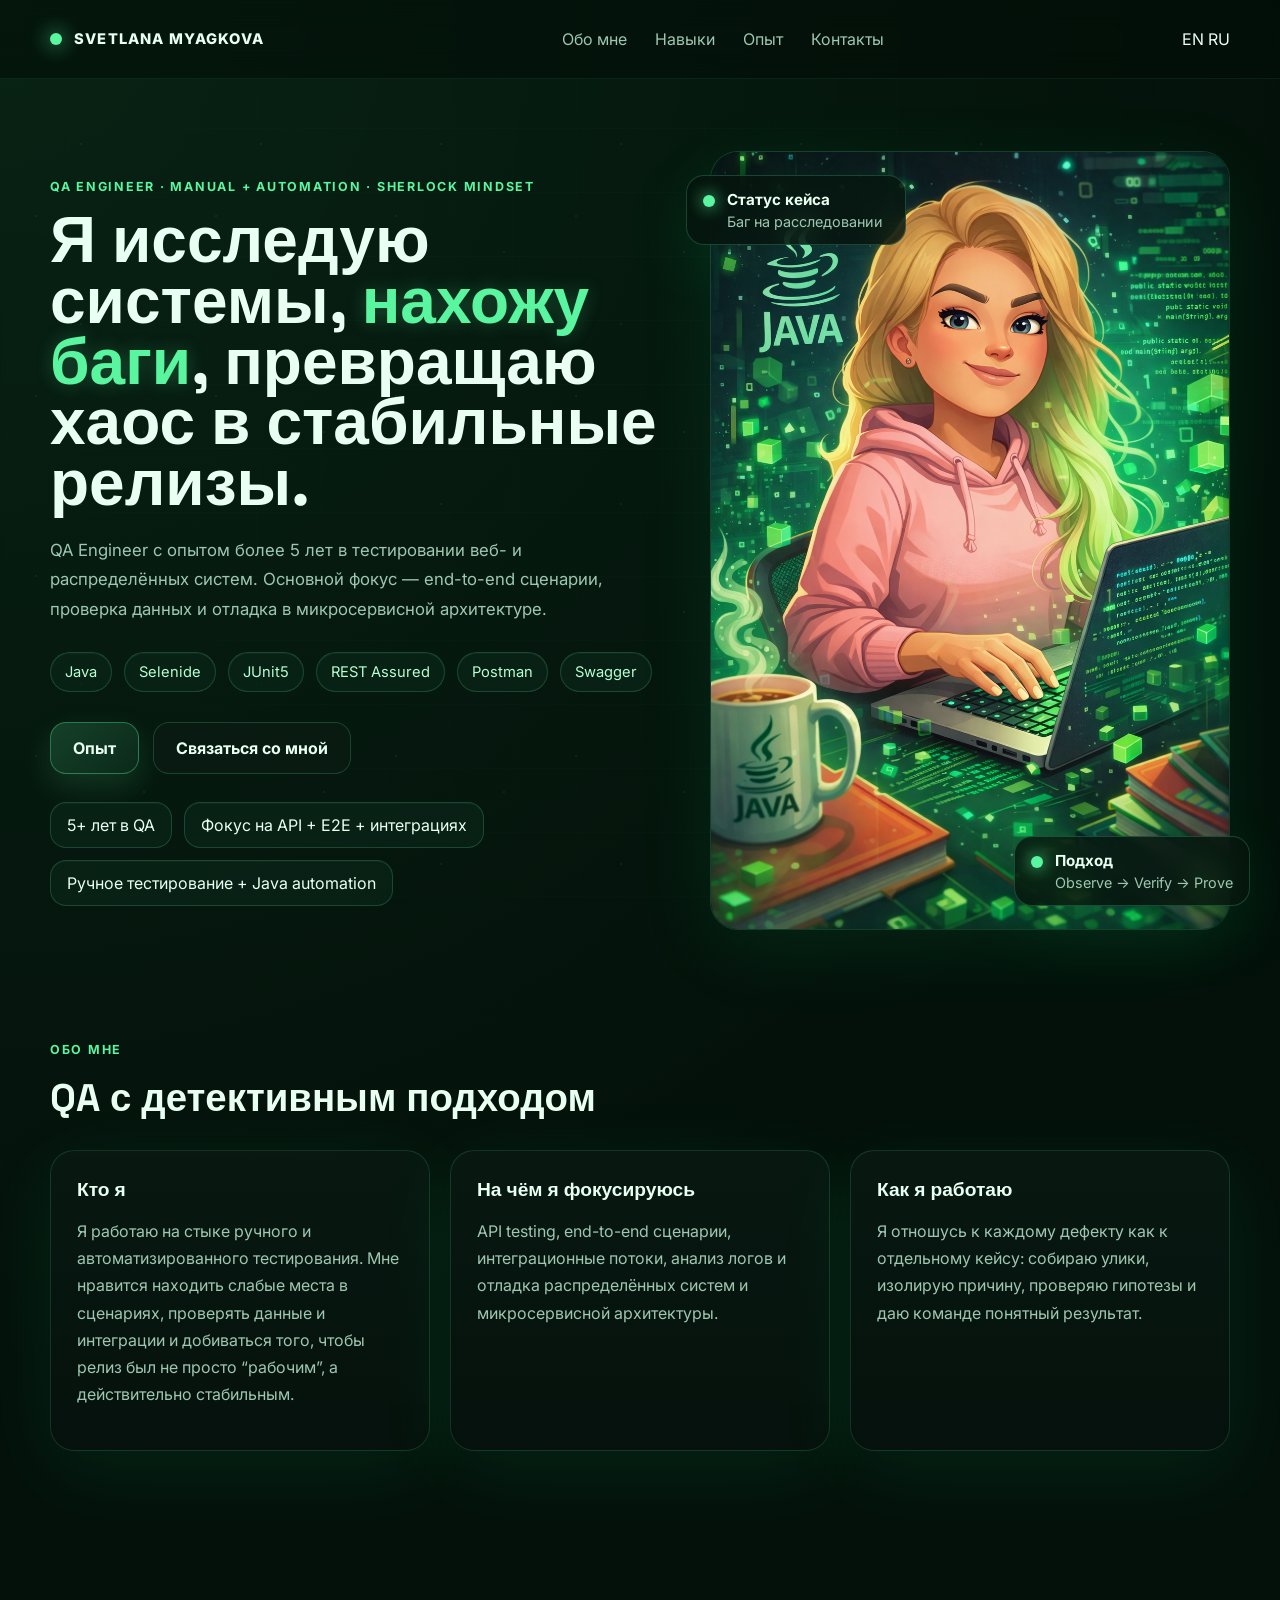
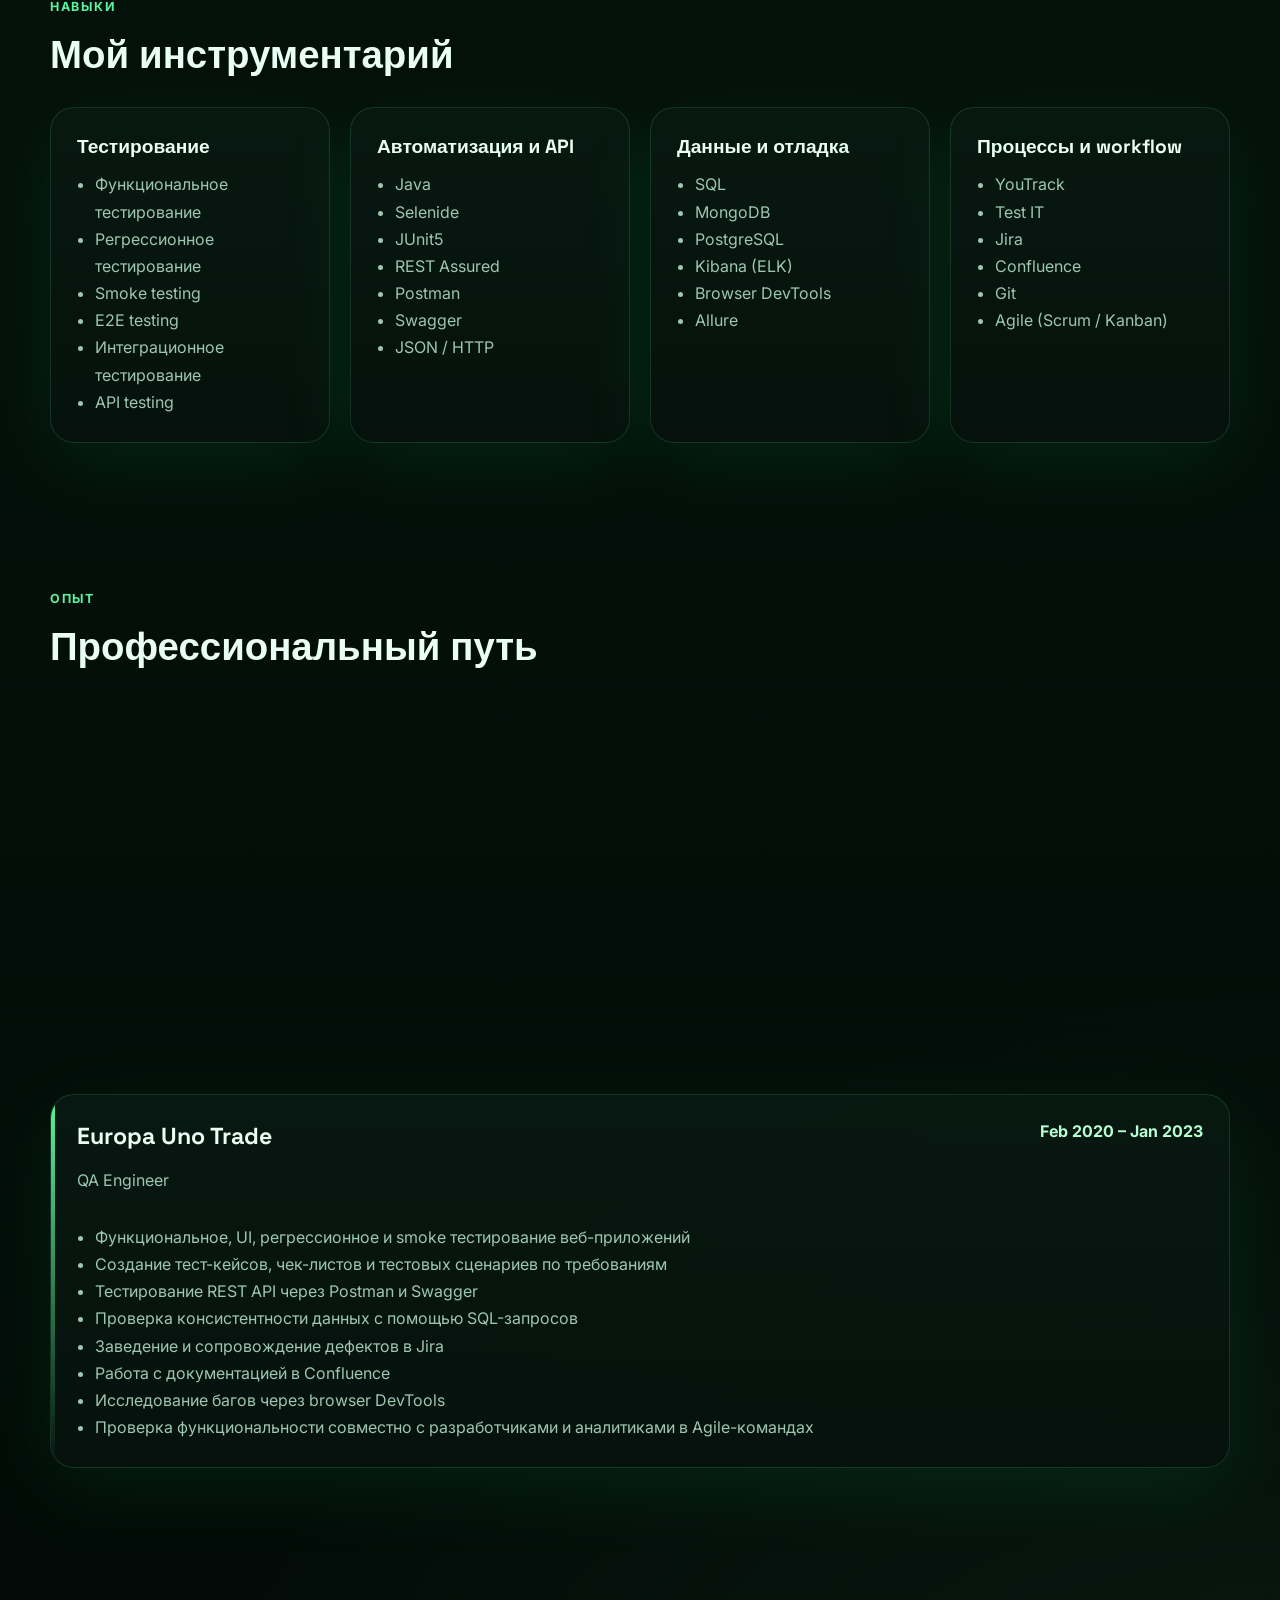
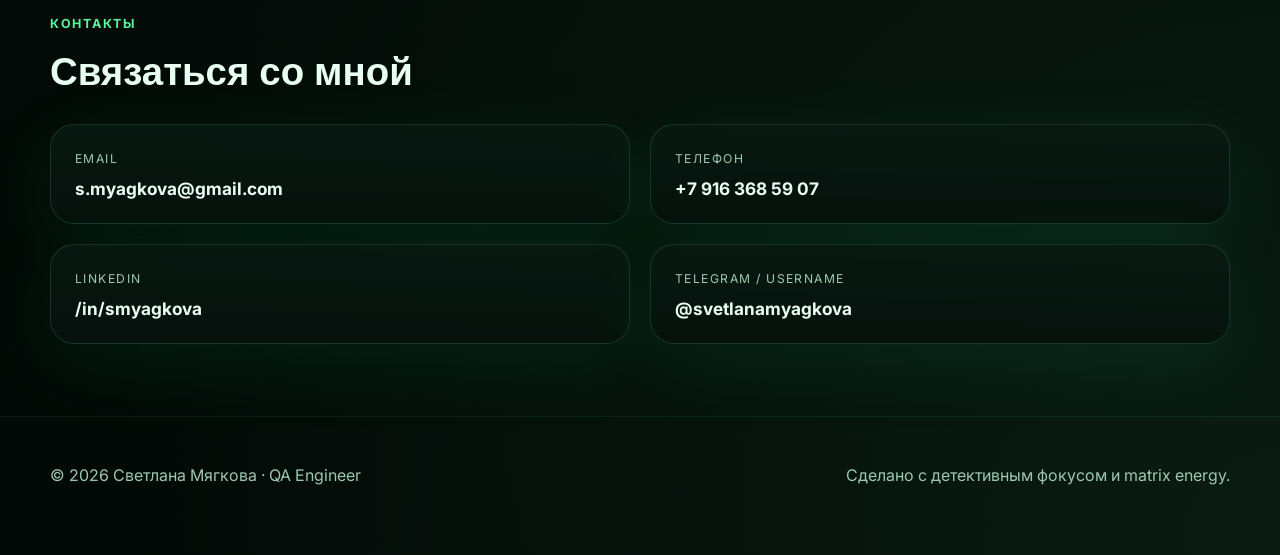
==== ru.html @ 7a86a005 "Add files via upload" ====
<!DOCTYPE html>
<html lang="ru">
<head>
  <meta charset="UTF-8" />
  <meta name="viewport" content="width=device-width, initial-scale=1.0" />
  <title>Светлана Мягкова | QA Engineer</title>
  <meta
    name="description"
    content="Портфолио QA Engineer. Ручное и автоматизированное тестирование, API, E2E, Java, Selenide, JUnit5, REST Assured."
  />
  <link rel="preconnect" href="https://fonts.googleapis.com" />
  <link rel="preconnect" href="https://fonts.gstatic.com" crossorigin />
  <link
    href="https://fonts.googleapis.com/css2?family=Inter:wght@400;500;600;700;800&family=Space+Grotesk:wght@500;700&display=swap"
    rel="stylesheet"
  />
  <link rel="icon" type="image/svg+xml" href="favicon.svg" />
  <link rel="stylesheet" href="style.css" />
</head>
<body>
  <div class="matrix-bg"></div>
  <div class="noise"></div>

  <header class="site-header">
    <div class="container nav">
      <a href="#hero" class="logo">
        <span class="logo-dot"></span>
        <span>SVETLANA MYAGKOVA</span>
      </a>

      <nav class="menu">
        <a href="#about">Обо мне</a>
        <a href="#skills">Навыки</a>
        <a href="#experience">Опыт</a>
        <a href="#contacts">Контакты</a>
      </nav>

      <div class="lang-switcher">
        <a class="lang-link" href="index.html">EN</a>
        <a class="lang-link active" href="ru.html">RU</a>
      </div>

      <button class="menu-toggle" id="menuToggle" aria-label="Открыть меню">
        <span></span>
        <span></span>
      </button>
    </div>
  </header>

  <main>
    <section class="hero" id="hero">
      <div class="container hero-grid">
        <div class="hero-text">
          <p class="eyebrow">QA Engineer · Manual + Automation · Sherlock Mindset</p>
          <h1>
            Я исследую системы,
            <span class="accent">нахожу баги</span>,
             превращаю хаос в стабильные релизы.
          </h1>

          <p class="hero-description">
            QA Engineer с опытом более 5 лет в тестировании веб- и распределённых систем.
            Основной фокус — end-to-end сценарии, проверка данных и отладка
            в микросервисной архитектуре.
          </p>

          <div class="hero-badges">
            <span>Java</span>
            <span>Selenide</span>
            <span>JUnit5</span>
            <span>REST Assured</span>
            <span>Postman</span>
            <span>Swagger</span>
          </div>

          <div class="hero-actions">
            <a href="#experience" class="btn btn-primary">Опыт</a>
            <a href="#contacts" class="btn btn-secondary">Связаться со мной</a>
          </div>

          <ul class="hero-facts">
            <li>5+ лет в QA</li>
            <li>Фокус на API + E2E + интеграциях</li>
            <li>Ручное тестирование + Java automation</li>
          </ul>
        </div>

        <div class="hero-visual">
          <div class="portrait-card">
            <div class="portrait-glow"></div>
            <img src="images/qa-sherlock.png" alt="Портрет QA Engineer" class="portrait" />
            <div class="status-card status-top">
              <span class="status-dot"></span>
              <div>
                <strong>Статус кейса</strong>
                <p>Баг на расследовании</p>
              </div>
            </div>
            <div class="status-card status-bottom">
              <span class="status-dot"></span>
              <div>
                <strong>Подход</strong>
                <p>Observe → Verify → Prove</p>
              </div>
            </div>
          </div>
        </div>
      </div>
    </section>

    <section class="section" id="about">
      <div class="container">
        <div class="section-heading">
          <p class="eyebrow">Обо мне</p>
          <h2>QA с детективным подходом</h2>
        </div>

        <div class="about-grid">
          <article class="card">
            <h3>Кто я</h3>
            <p>
              Я работаю на стыке ручного и автоматизированного тестирования. Мне нравится
              находить слабые места в сценариях, проверять данные и интеграции и добиваться того,
              чтобы релиз был не просто “рабочим”, а действительно стабильным.
            </p>
          </article>

          <article class="card">
            <h3>На чём я фокусируюсь</h3>
            <p>
              API testing, end-to-end сценарии, интеграционные потоки,
              анализ логов и отладка распределённых систем и микросервисной архитектуры.
            </p>
          </article>

          <article class="card">
            <h3>Как я работаю</h3>
            <p>
              Я отношусь к каждому дефекту как к отдельному кейсу: собираю улики,
              изолирую причину, проверяю гипотезы и даю команде понятный результат.
            </p>
          </article>
        </div>
      </div>
    </section>

    <section class="section" id="skills">
      <div class="container">
        <div class="section-heading">
          <p class="eyebrow">Навыки</p>
          <h2>Мой инструментарий</h2>
        </div>

        <div class="skills-grid">
          <article class="skill-card">
            <h3>Тестирование</h3>
            <ul>
              <li>Функциональное тестирование</li>
              <li>Регрессионное тестирование</li>
              <li>Smoke testing</li>
              <li>E2E testing</li>
              <li>Интеграционное тестирование</li>
              <li>API testing</li>
            </ul>
          </article>

          <article class="skill-card">
            <h3>Автоматизация и API</h3>
            <ul>
              <li>Java</li>
              <li>Selenide</li>
              <li>JUnit5</li>
              <li>REST Assured</li>
              <li>Postman</li>
              <li>Swagger</li>
              <li>JSON / HTTP</li>
            </ul>
          </article>

          <article class="skill-card">
            <h3>Данные и отладка</h3>
            <ul>
              <li>SQL</li>
              <li>MongoDB</li>
              <li>PostgreSQL</li>
              <li>Kibana (ELK)</li>
              <li>Browser DevTools</li>
              <li>Allure</li>
            </ul>
          </article>

          <article class="skill-card">
            <h3>Процессы и workflow</h3>
            <ul>
              <li>YouTrack</li>
              <li>Test IT</li>
              <li>Jira</li>
              <li>Confluence</li>
              <li>Git</li>
              <li>Agile (Scrum / Kanban)</li>
            </ul>
          </article>
        </div>
      </div>
    </section>

    <section class="section" id="experience">
      <div class="container">
        <div class="section-heading">
          <p class="eyebrow">Опыт</p>
          <h2>Профессиональный путь</h2>
        </div>

        <div class="timeline">
          <article class="timeline-item card">
            <div class="timeline-header">
              <div>
                <h3>Exon Group</h3>
                <p class="timeline-role">QA Engineer</p>
              </div>
              <span class="timeline-date">Jul 2023 – Present</span>
            </div>

            <ul class="timeline-list">
              <li>Функциональное, регрессионное и end-to-end тестирование веб-приложений</li>
              <li>Тестирование микросервисных систем и интеграционных потоков между сервисами</li>
              <li>Проверка REST API через Postman и Swagger</li>
              <li>Подготовка и валидация тестовых данных через API и запросы к базе данных</li>
              <li>Исследование проблем через Kibana и browser DevTools</li>
              <li>Поддержка тест-кейсов и чек-листов в актуальном состоянии</li>
              <li>Участие в автоматизации на Java, Selenide и REST Assured</li>
              <li>Онбординг и поддержка новых QA-специалистов</li>
            </ul>
          </article>

          <article class="timeline-item card">
            <div class="timeline-header">
              <div>
                <h3>Europa Uno Trade</h3>
                <p class="timeline-role">QA Engineer</p>
              </div>
              <span class="timeline-date">Feb 2020 – Jan 2023</span>
            </div>

            <ul class="timeline-list">
              <li>Функциональное, UI, регрессионное и smoke тестирование веб-приложений</li>
              <li>Создание тест-кейсов, чек-листов и тестовых сценариев по требованиям</li>
              <li>Тестирование REST API через Postman и Swagger</li>
              <li>Проверка консистентности данных с помощью SQL-запросов</li>
              <li>Заведение и сопровождение дефектов в Jira</li>
              <li>Работа с документацией в Confluence</li>
              <li>Исследование багов через browser DevTools</li>
              <li>Проверка функциональности совместно с разработчиками и аналитиками в Agile-командах</li>
            </ul>
          </article>
        </div>
      </div>
    </section>

    <section class="section" id="contacts">
      <div class="container">
        <div class="section-heading">
          <p class="eyebrow">Контакты</p>
          <h2>Связаться со мной</h2>
        </div>

        <div class="contact-grid">
          <a class="contact-card" href="mailto:s.myagkova@gmail.com">
            <span class="contact-label">Email</span>
            <strong>s.myagkova@gmail.com</strong>
          </a>

          <a class="contact-card" href="tel:+79163685907">
            <span class="contact-label">Телефон</span>
            <strong>+7 916 368 59 07</strong>
          </a>

          <a class="contact-card" href="https://www.linkedin.com/in/smyagkova/" target="_blank" rel="noopener noreferrer">
            <span class="contact-label">LinkedIn</span>
            <strong>/in/smyagkova</strong>
          </a>

          <a class="contact-card" href="https://t.me/svetlanamyagkova" target="_blank" rel="noopener noreferrer">
            <span class="contact-label">Telegram / Username</span>
            <strong>@svetlanamyagkova</strong>
          </a>
        </div>
      </div>
    </section>
  </main>

  <footer class="site-footer">
    <div class="container footer-content">
      <p>© 2026 Светлана Мягкова · QA Engineer</p>
      <p class="footer-note">Сделано с детективным фокусом и matrix energy.</p>
    </div>
  </footer>

  <script src="script.js"></script>
</body>
</html>
---- style.css ----
:root {
  --bg: #04110b;
  --bg-soft: #081a12;
  --panel: rgba(9, 26, 19, 0.72);
  --panel-strong: rgba(8, 23, 16, 0.9);
  --line: rgba(107, 255, 179, 0.18);
  --text: #e9fff2;
  --muted: #9dc7b0;
  --accent: #59f59f;
  --accent-2: #b6ffd1;
  --shadow: 0 20px 80px rgba(20, 255, 138, 0.08);
  --radius: 24px;
  --radius-sm: 18px;
  --container: 1180px;
}

* {
  box-sizing: border-box;
}

html {
  scroll-behavior: smooth;
}

body {
  margin: 0;
  font-family: "Inter", sans-serif;
  color: var(--text);
  background:
    radial-gradient(circle at top left, rgba(67, 255, 149, 0.08), transparent 35%),
    radial-gradient(circle at bottom right, rgba(107, 255, 179, 0.08), transparent 30%),
    linear-gradient(180deg, #031009 0%, #04110b 45%, #020906 100%);
  overflow-x: hidden;
}

a {
  color: inherit;
  text-decoration: none;
}

img {
  max-width: 100%;
  display: block;
}

.container {
  width: min(100% - 32px, var(--container));
  margin: 0 auto;
}

.matrix-bg {
  position: fixed;
  inset: 0;
  pointer-events: none;
  opacity: 0.3;
  background-image:
    linear-gradient(rgba(89, 245, 159, 0.06) 1px, transparent 1px),
    linear-gradient(90deg, rgba(89, 245, 159, 0.04) 1px, transparent 1px);
  background-size: 64px 64px;
  mask-image: radial-gradient(circle at center, black 55%, transparent 100%);
  z-index: -2;
}

.noise {
  position: fixed;
  inset: 0;
  pointer-events: none;
  opacity: 0.05;
  background-image:
    radial-gradient(circle at 20% 20%, #ffffff 0.7px, transparent 1px),
    radial-gradient(circle at 80% 40%, #ffffff 0.7px, transparent 1px),
    radial-gradient(circle at 45% 80%, #ffffff 0.7px, transparent 1px);
  background-size: 180px 180px;
  z-index: -1;
}

.site-header {
  position: sticky;
  top: 0;
  z-index: 30;
  backdrop-filter: blur(14px);
  background: rgba(3, 13, 9, 0.55);
  border-bottom: 1px solid rgba(107, 255, 179, 0.08);
}

.nav {
  display: flex;
  align-items: center;
  justify-content: space-between;
  min-height: 78px;
  gap: 20px;
}

.logo {
  display: inline-flex;
  align-items: center;
  gap: 12px;
  font-weight: 800;
  letter-spacing: 0.08em;
  font-size: 0.92rem;
}

.logo-dot {
  width: 12px;
  height: 12px;
  border-radius: 50%;
  background: var(--accent);
  box-shadow: 0 0 20px var(--accent);
  flex-shrink: 0;
}

.menu {
  display: flex;
  align-items: center;
  gap: 28px;
}

.menu a {
  color: var(--muted);
  transition: 0.25s ease;
}

.menu a:hover {
  color: var(--text);
}

.menu-toggle {
  display: none;
  width: 48px;
  height: 48px;
  border: 1px solid var(--line);
  border-radius: 14px;
  background: transparent;
  cursor: pointer;
  padding: 0;
}

.menu-toggle span {
  display: block;
  width: 18px;
  height: 2px;
  margin: 6px auto;
  background: var(--text);
  border-radius: 10px;
}

.hero {
  padding: 72px 0 36px;
}

.hero-grid {
  display: grid;
  grid-template-columns: 1.08fr 0.92fr;
  gap: 44px;
  align-items: center;
}

.eyebrow {
  display: inline-flex;
  align-items: center;
  gap: 10px;
  margin: 0 0 16px;
  color: var(--accent);
  text-transform: uppercase;
  letter-spacing: 0.14em;
  font-size: 0.78rem;
  font-weight: 700;
}

.hero h1,
.section-heading h2,
.card h3,
.skill-card h3,
.timeline-header h3 {
  font-family: "Space Grotesk", sans-serif;
}

.hero h1 {
  margin: 0;
  font-size: clamp(2.4rem, 5vw, 4.9rem);
  line-height: 0.95;
  max-width: 760px;
}

.accent {
  color: var(--accent);
  text-shadow: 0 0 18px rgba(89, 245, 159, 0.26);
}

.hero-description {
  margin: 22px 0 0;
  max-width: 700px;
  color: var(--muted);
  font-size: 1.05rem;
  line-height: 1.75;
}

.hero-badges {
  display: flex;
  flex-wrap: wrap;
  gap: 12px;
  margin-top: 28px;
}

.hero-badges span,
.hero-facts li {
  border: 1px solid var(--line);
  background: rgba(11, 38, 25, 0.7);
  box-shadow: inset 0 1px 0 rgba(182, 255, 209, 0.04);
}

.hero-badges span {
  padding: 10px 14px;
  border-radius: 999px;
  color: var(--accent-2);
  font-size: 0.92rem;
}

.hero-actions {
  display: flex;
  flex-wrap: wrap;
  gap: 14px;
  margin-top: 30px;
}

.btn {
  display: inline-flex;
  align-items: center;
  justify-content: center;
  min-height: 52px;
  padding: 0 22px;
  border-radius: 16px;
  font-weight: 700;
  transition: transform 0.25s ease, box-shadow 0.25s ease, background 0.25s ease;
}

.btn:hover {
  transform: translateY(-2px);
}

.btn-primary {
  background: linear-gradient(135deg, rgba(89, 245, 159, 0.18), rgba(89, 245, 159, 0.08));
  border: 1px solid rgba(89, 245, 159, 0.36);
  box-shadow: 0 12px 30px rgba(89, 245, 159, 0.14);
}

.btn-secondary {
  background: rgba(10, 28, 19, 0.82);
  border: 1px solid var(--line);
  color: var(--text);
}

.hero-facts {
  display: flex;
  flex-wrap: wrap;
  gap: 12px;
  list-style: none;
  padding: 0;
  margin: 28px 0 0;
}

.hero-facts li {
  padding: 12px 16px;
  border-radius: 16px;
  color: var(--text);
}

.hero-visual {
  position: relative;
}

.portrait-card {
  position: relative;
  max-width: 520px;
  margin-left: auto;
}

.portrait {
  width: 100%;
  border-radius: 28px;
  object-fit: cover;
  border: 1px solid rgba(107, 255, 179, 0.18);
  box-shadow: var(--shadow);
}

.portrait-glow {
  position: absolute;
  inset: 10% 10% auto;
  height: 60%;
  filter: blur(70px);
  background: radial-gradient(circle, rgba(89, 245, 159, 0.22), transparent 68%);
  z-index: -1;
}

.status-card {
  position: absolute;
  display: flex;
  align-items: flex-start;
  gap: 12px;
  min-width: 220px;
  padding: 14px 16px;
  background: rgba(6, 21, 14, 0.78);
  border: 1px solid rgba(107, 255, 179, 0.2);
  border-radius: 18px;
  backdrop-filter: blur(14px);
  box-shadow: var(--shadow);
}

.status-card strong {
  display: block;
  font-size: 0.95rem;
  margin-bottom: 4px;
}

.status-card p {
  margin: 0;
  color: var(--muted);
  font-size: 0.9rem;
}

.status-top {
  top: 24px;
  left: -24px;
}

.status-bottom {
  right: -20px;
  bottom: 24px;
}

.status-dot {
  width: 12px;
  height: 12px;
  margin-top: 5px;
  border-radius: 50%;
  background: var(--accent);
  box-shadow: 0 0 16px var(--accent);
  flex-shrink: 0;
}

.section {
  padding: 72px 0;
}

.section-heading {
  margin-bottom: 28px;
}

.section-heading h2 {
  margin: 0;
  font-size: clamp(1.8rem, 3vw, 3rem);
}

.about-grid,
.skills-grid,
.contact-grid {
  display: grid;
  gap: 20px;
}

.about-grid {
  grid-template-columns: repeat(3, 1fr);
}

.skills-grid {
  grid-template-columns: repeat(4, 1fr);
}

.contact-grid {
  grid-template-columns: repeat(2, 1fr);
}

.card,
.skill-card,
.contact-card {
  background: linear-gradient(180deg, rgba(9, 26, 19, 0.85), rgba(6, 18, 13, 0.96));
  border: 1px solid rgba(107, 255, 179, 0.14);
  border-radius: var(--radius);
  box-shadow: var(--shadow);
}

.card,
.skill-card {
  padding: 26px;
}

.card h3,
.skill-card h3 {
  margin: 0 0 12px;
  font-size: 1.2rem;
}

.card p,
.skill-card li,
.contact-label,
.timeline-role,
.timeline-list li {
  color: var(--muted);
  line-height: 1.7;
}

.skill-card ul,
.timeline-list {
  margin: 0;
  padding-left: 18px;
}

.timeline {
  display: grid;
  gap: 20px;
}

.timeline-item {
  position: relative;
  overflow: hidden;
}

.timeline-item::before {
  content: "";
  position: absolute;
  inset: 0 auto 0 0;
  width: 4px;
  background: linear-gradient(180deg, var(--accent), transparent);
}

.timeline-header {
  display: flex;
  align-items: flex-start;
  justify-content: space-between;
  gap: 16px;
  margin-bottom: 14px;
}

.timeline-header h3 {
  margin: 0 0 6px;
  font-size: 1.45rem;
}

.timeline-date {
  color: var(--accent-2);
  font-weight: 700;
  white-space: nowrap;
}

.contact-card {
  display: flex;
  flex-direction: column;
  gap: 8px;
  padding: 24px;
  transition: transform 0.25s ease, border-color 0.25s ease;
}

.contact-card:hover {
  transform: translateY(-3px);
  border-color: rgba(107, 255, 179, 0.34);
}

.contact-label {
  text-transform: uppercase;
  letter-spacing: 0.12em;
  font-size: 0.76rem;
}

.contact-card strong {
  font-size: 1.08rem;
}

.site-footer {
  padding: 32px 0 54px;
  border-top: 1px solid rgba(107, 255, 179, 0.08);
}

.footer-content {
  display: flex;
  align-items: center;
  justify-content: space-between;
  gap: 16px;
  color: var(--muted);
}

.footer-note {
  text-align: right;
}

.reveal {
  opacity: 0;
  transform: translateY(18px);
  transition: opacity 0.7s ease, transform 0.7s ease;
}

.reveal.visible {
  opacity: 1;
  transform: translateY(0);
}

@media (max-width: 1100px) {
  .hero-grid,
  .about-grid,
  .skills-grid {
    grid-template-columns: 1fr 1fr;
  }

  .hero-grid {
    align-items: start;
  }

  .portrait-card {
    max-width: 100%;
  }

  .status-top {
    left: 12px;
  }

  .status-bottom {
    right: 12px;
  }
}

@media (max-width: 820px) {
  .menu {
    position: fixed;
    top: 78px;
    left: 16px;
    right: 16px;
    display: none;
    flex-direction: column;
    align-items: flex-start;
    padding: 18px;
    background: rgba(4, 16, 11, 0.96);
    border: 1px solid rgba(107, 255, 179, 0.16);
    border-radius: 22px;
  }

  .menu.open {
    display: flex;
  }

  .menu-toggle {
    display: inline-block;
  }

  .hero-grid,
  .about-grid,
  .skills-grid,
  .contact-grid {
    grid-template-columns: 1fr;
  }

  .hero {
    padding-top: 42px;
  }

  .hero h1 {
    line-height: 1.02;
  }

  .timeline-header,
  .footer-content {
    flex-direction: column;
    align-items: flex-start;
  }

  .status-card {
    position: static;
    margin-top: 14px;
  }

  .portrait-card {
    display: grid;
    gap: 14px;
  }
}

@media (max-width: 520px) {
  .container {
    width: min(100% - 20px, var(--container));
  }

  .nav {
    min-height: 70px;
  }

  .logo {
    font-size: 0.8rem;
    max-width: 70%;
  }

  .hero-badges span,
  .hero-facts li {
    width: 100%;
  }

  .btn {
    width: 100%;
  }

  .card,
  .skill-card,
  .contact-card {
    padding: 20px;
    border-radius: 20px;
  }
}
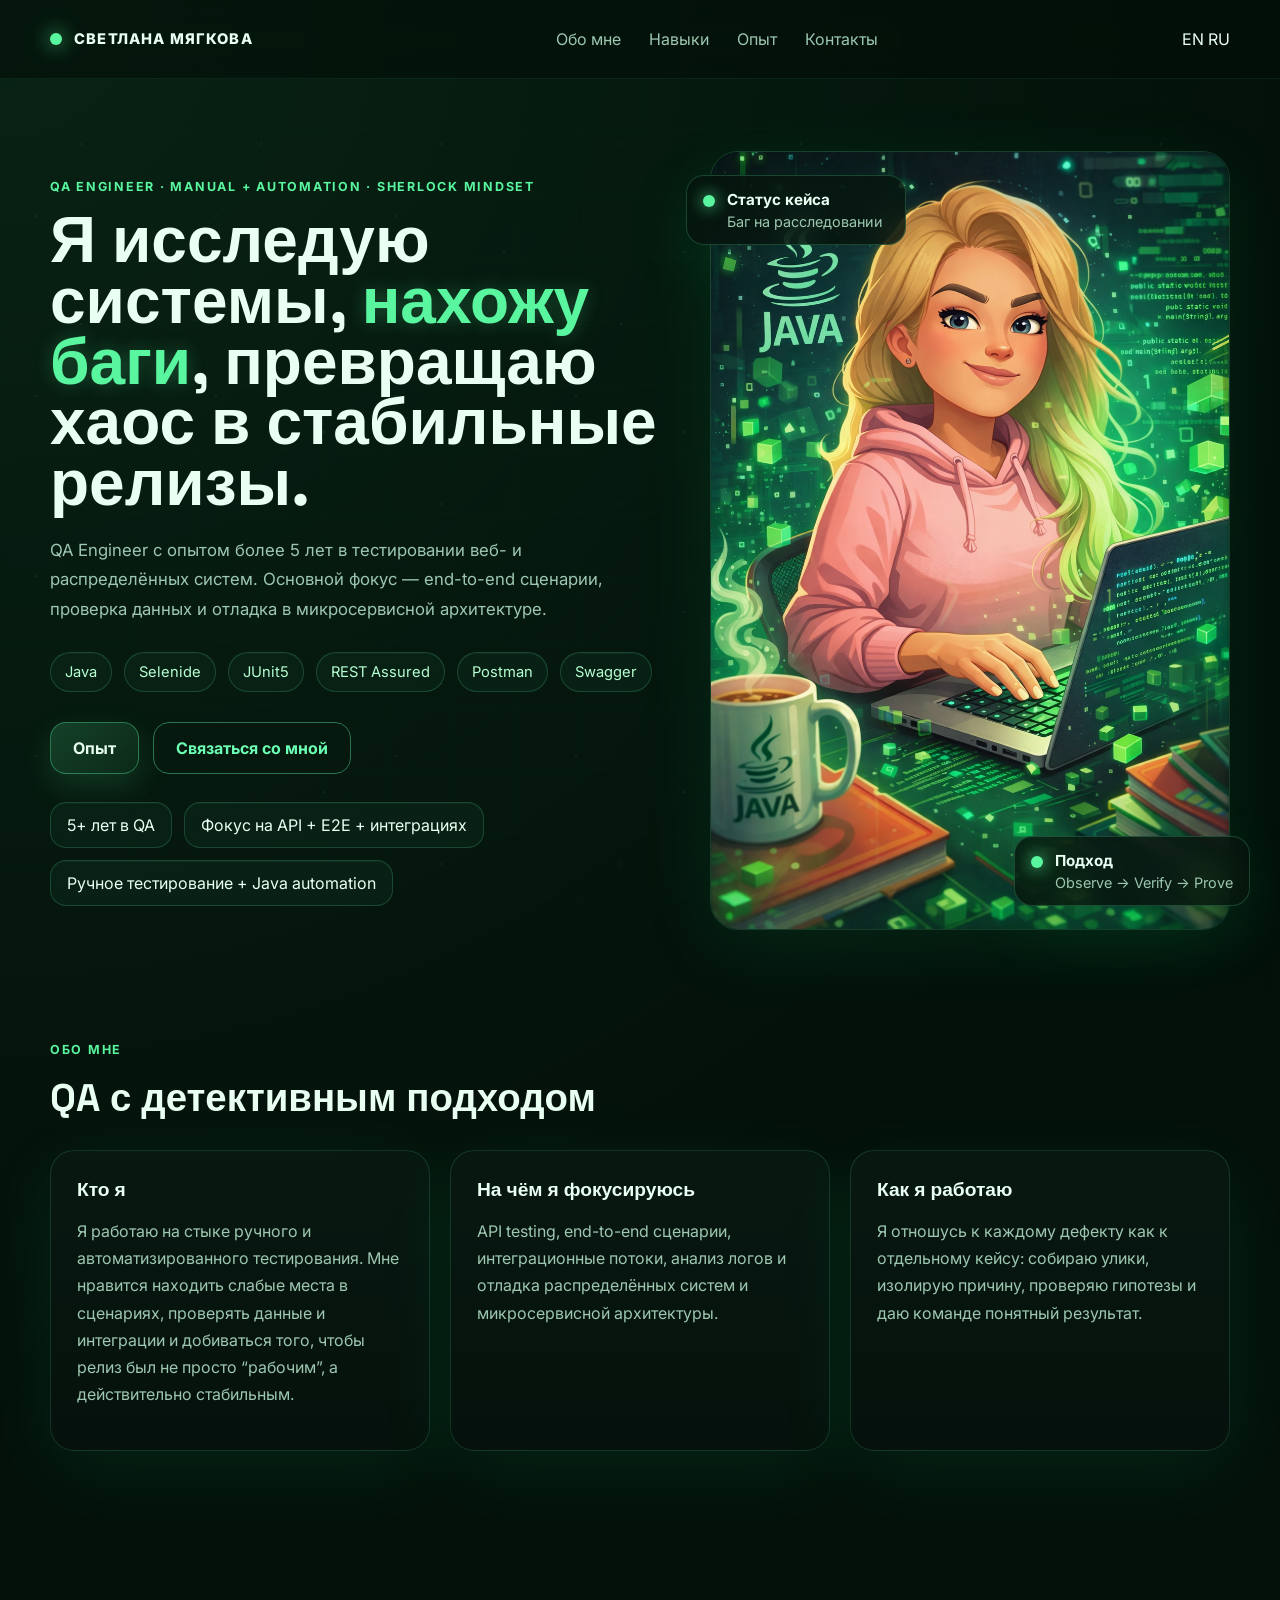
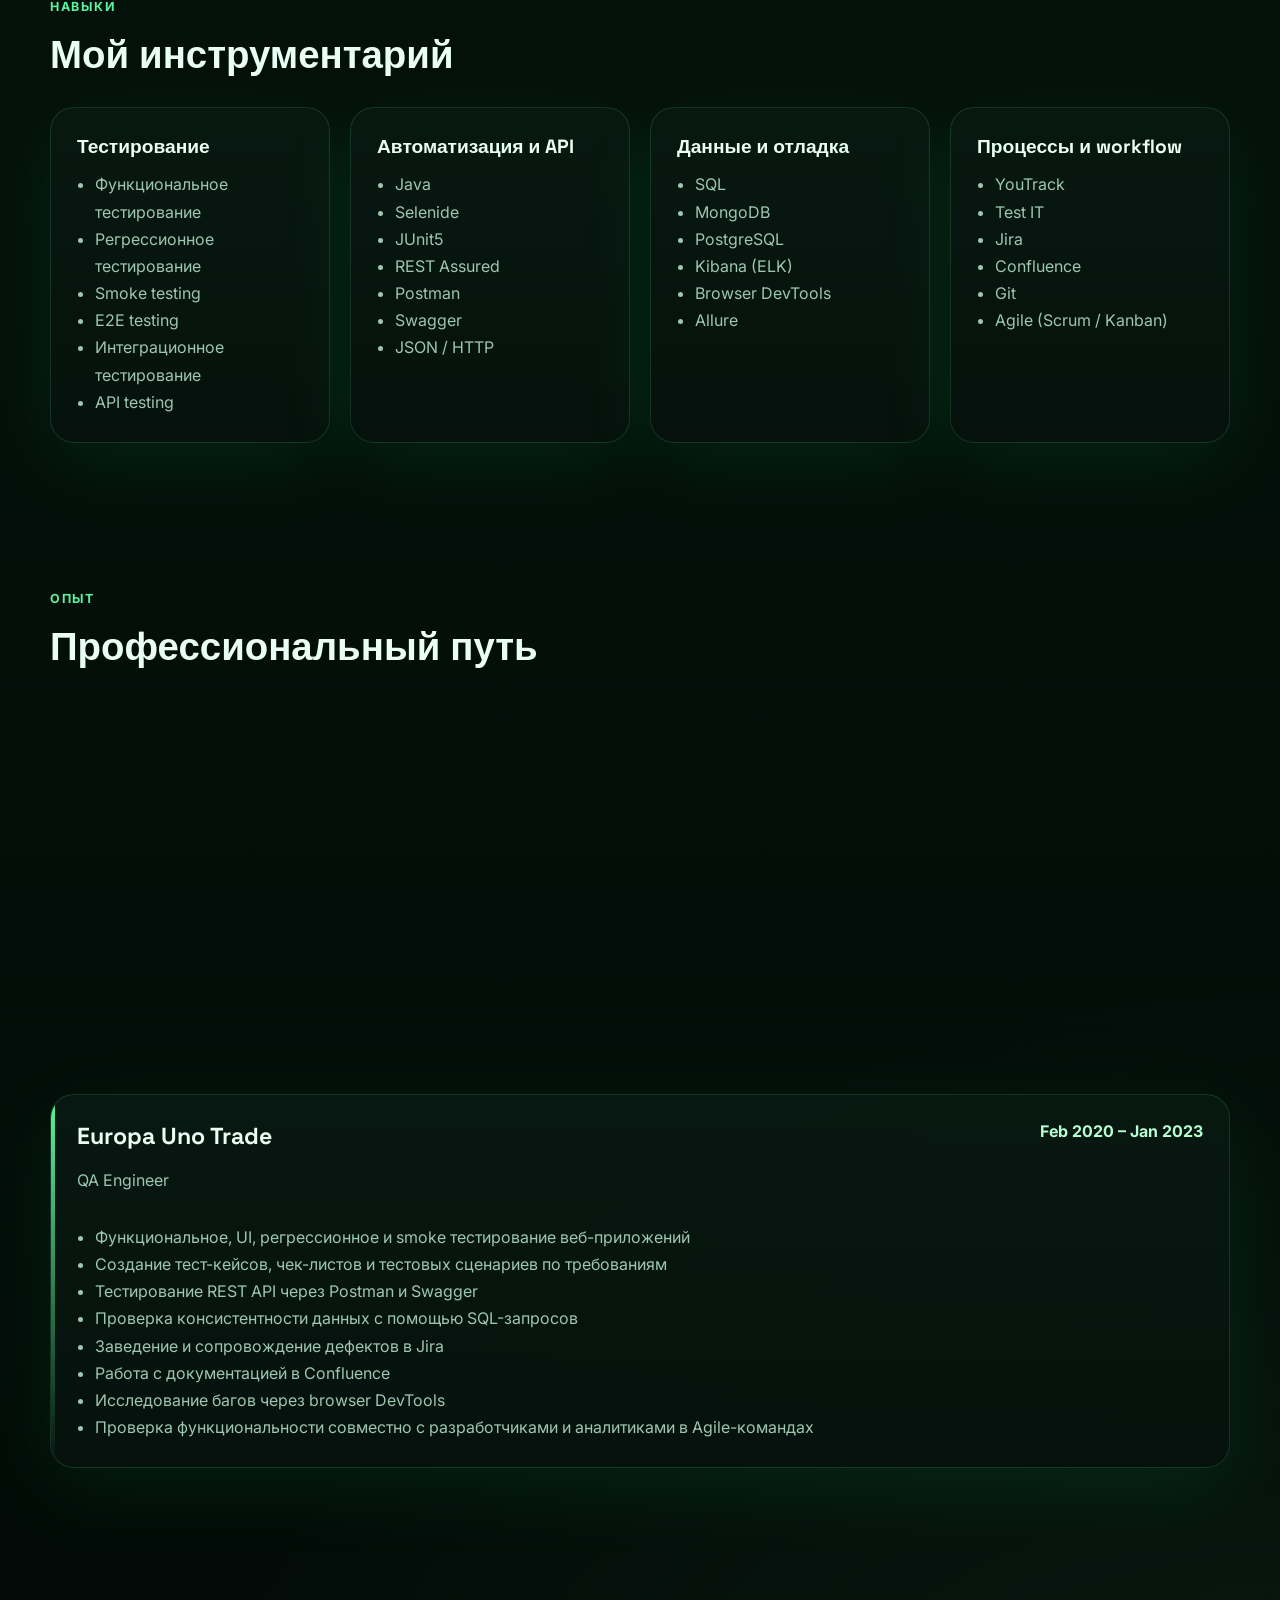
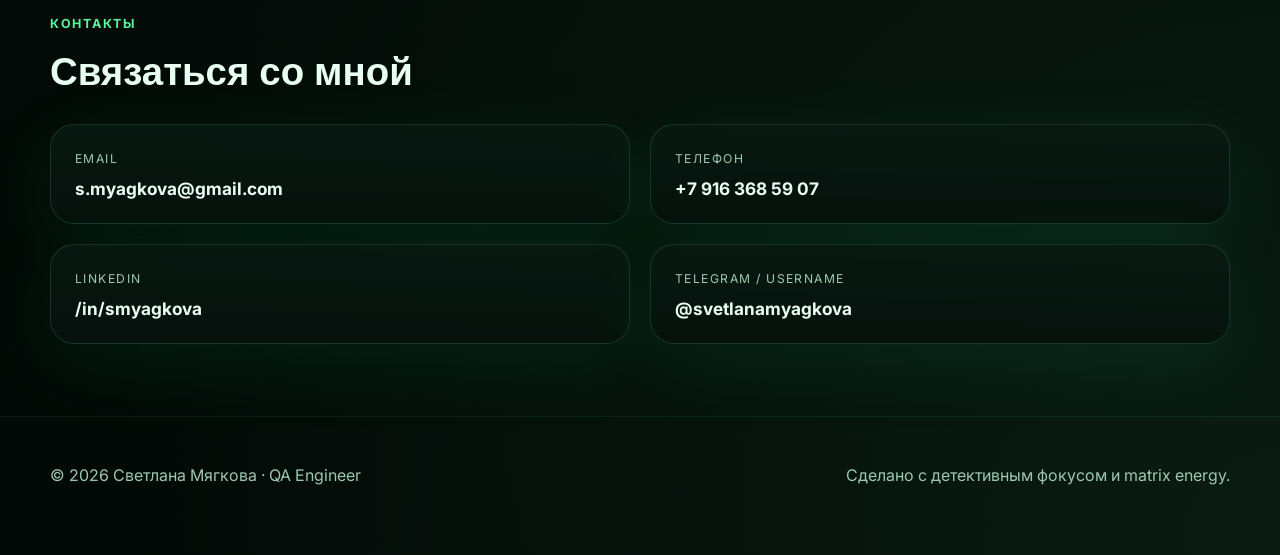
==== commit 2cd9da2f: "Update ru.html" ====
--- a/ru.html
+++ b/ru.html
@@ -25,7 +25,7 @@
     <div class="container nav">
       <a href="#hero" class="logo">
         <span class="logo-dot"></span>
-        <span>SVETLANA MYAGKOVA</span>
+        <span>СВЕТЛАНА МЯГКОВА</span>
       </a>
 
       <nav class="menu">
@@ -298,4 +298,4 @@
 
   <script src="script.js"></script>
 </body>
-</html>+</html>
--- a/style.css
+++ b/style.css
@@ -245,9 +245,17 @@
 }
 
 .btn-secondary {
-  background: rgba(10, 28, 19, 0.82);
-  border: 1px solid var(--line);
-  color: var(--text);
+  border: 1px solid rgba(107, 255, 179, 0.4);
+  color: #6bffb3;
+  background: transparent;
+  transition: 0.2s ease;
+}
+
+.btn-secondary:hover {
+  background: rgba(107, 255, 179, 0.12);
+  border-color: #6bffb3;
+  color: #fff;
+  box-shadow: 0 0 12px rgba(107, 255, 179, 0.3);
 }
 
 .hero-facts {
@@ -601,4 +609,26 @@
     padding: 20px;
     border-radius: 20px;
   }
-}+
+  .lang-switcher {
+  display: flex;
+  gap: 10px;
+  margin-left: 20px;
+}
+
+.lang-link {
+  font-size: 0.85rem;
+  color: var(--muted);
+  text-decoration: none;
+  transition: 0.2s;
+}
+
+.lang-link:hover {
+  color: var(--text);
+}
+
+.lang-link.active {
+  color: #6bffb3;
+  font-weight: 600;
+}
+}
